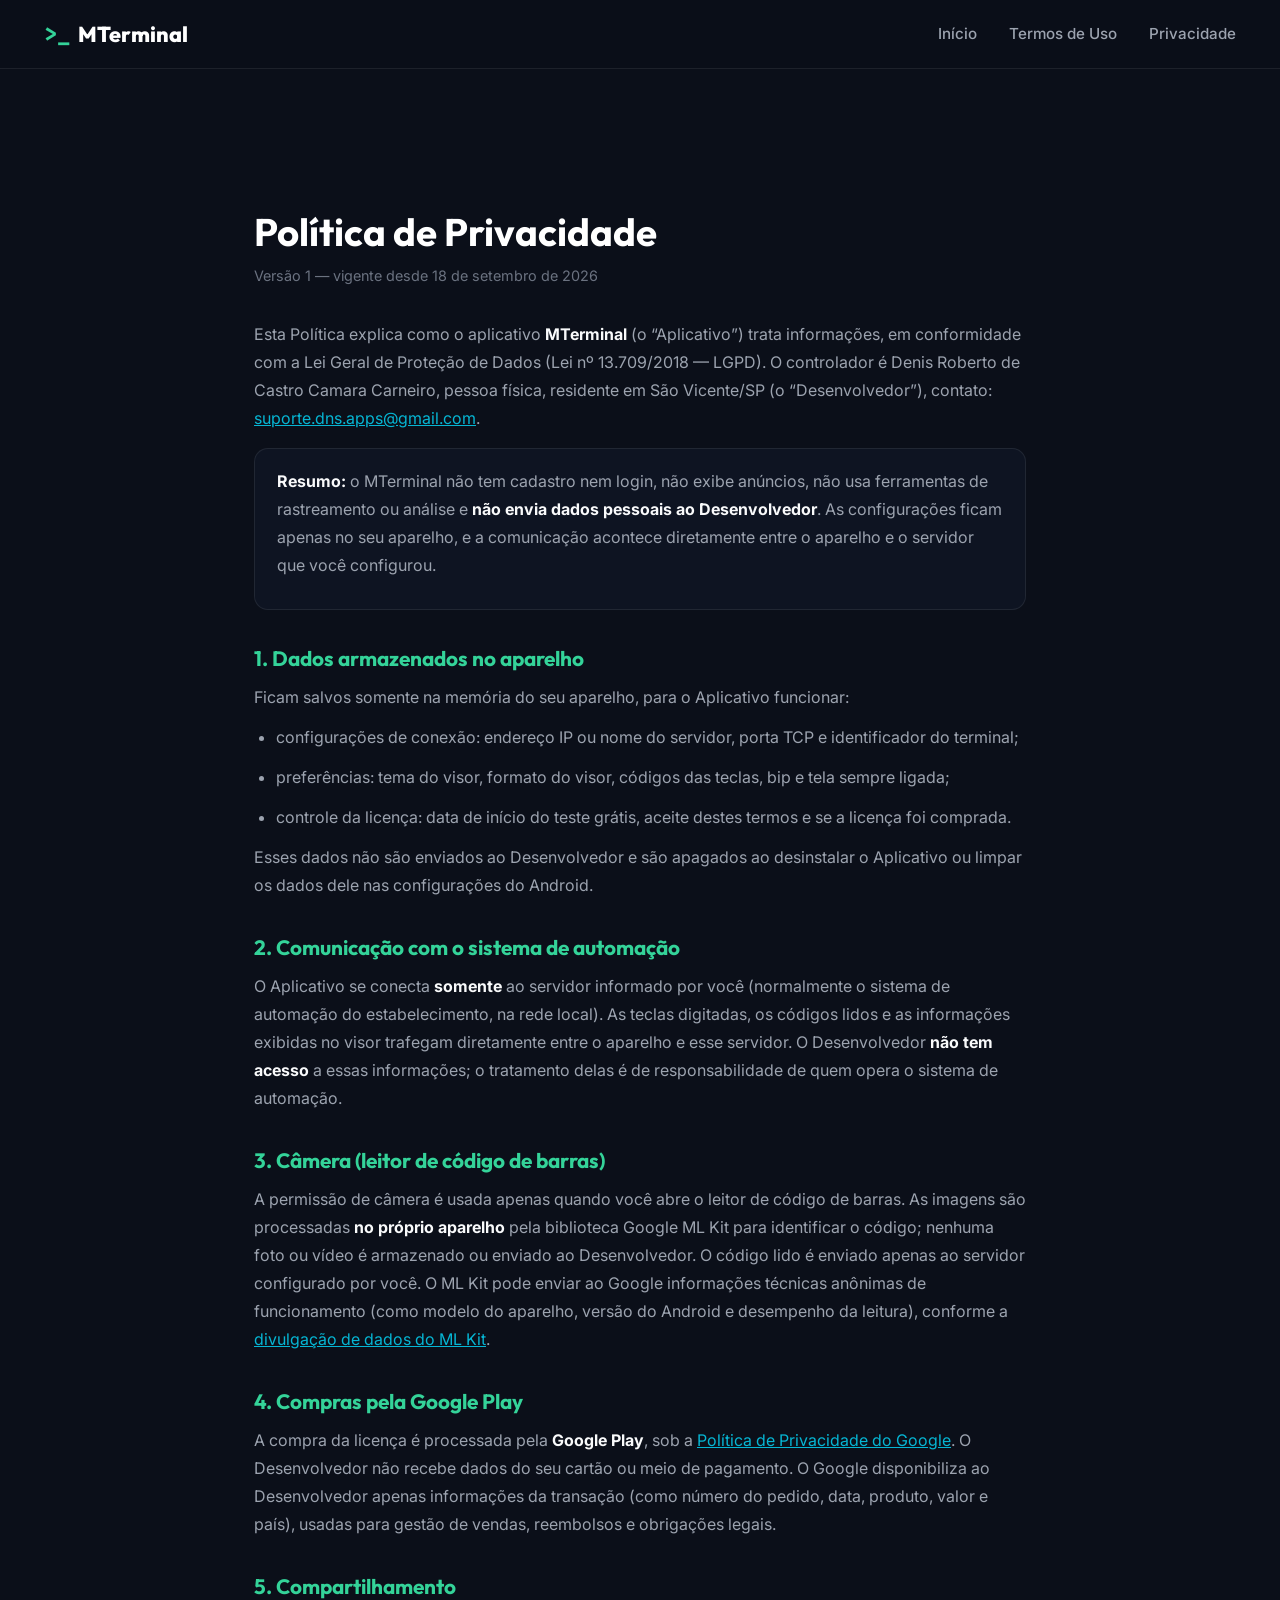
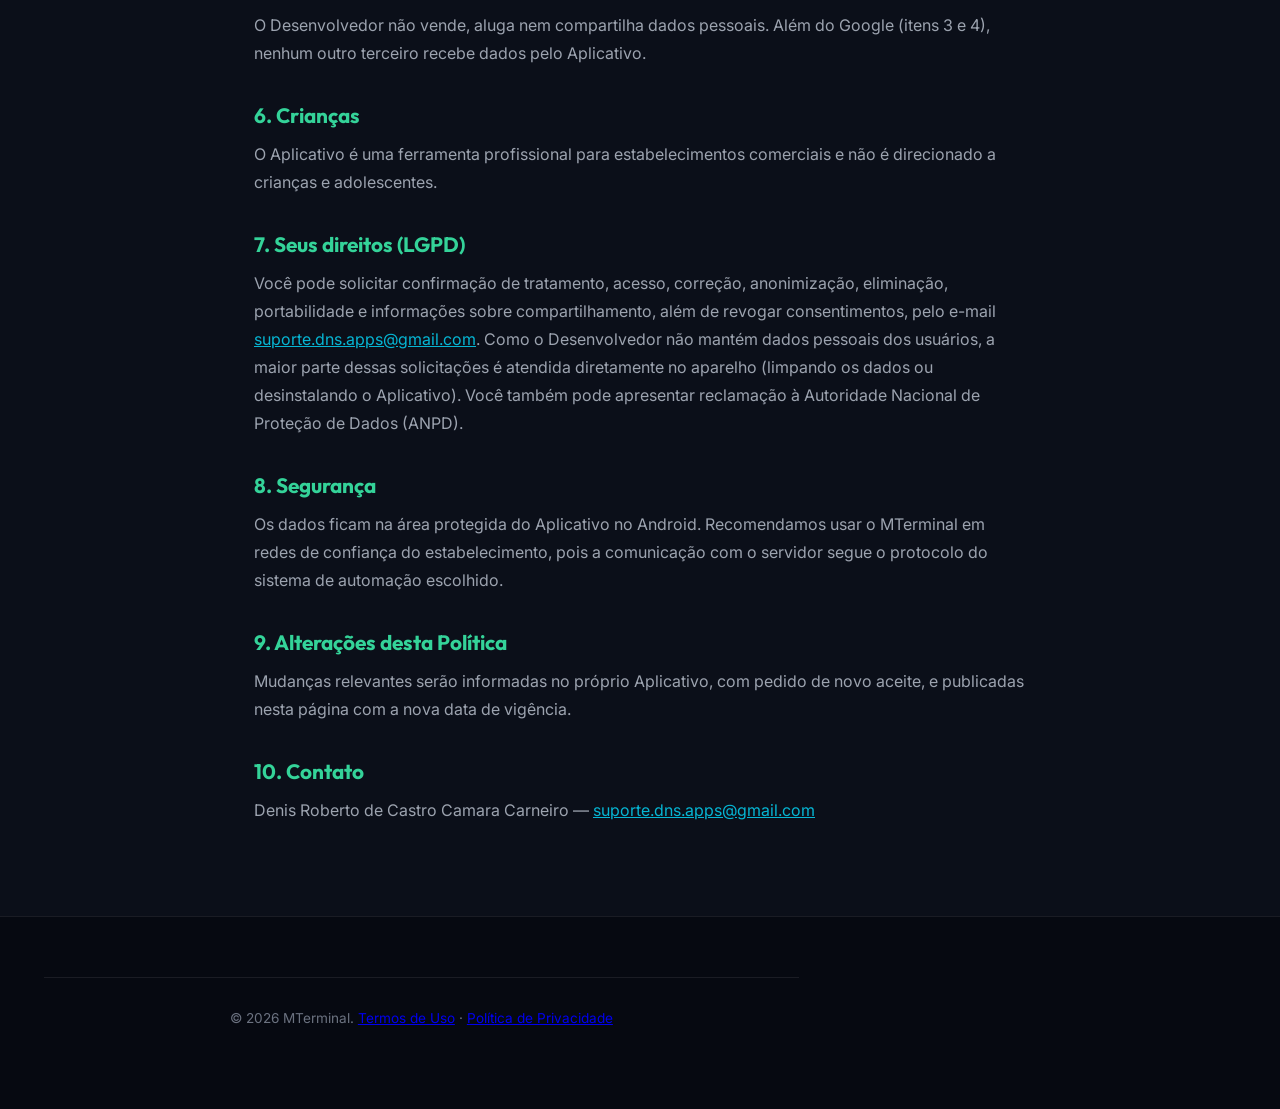
==== privacidade.html @ 6a91f713 "MTerminal site, Terms of Use and Privacy Policy Public pages for the MTerminal Android app (Google P" ====
<!DOCTYPE html>
<html lang="pt-BR">
<head>
    <meta charset="UTF-8">
    <meta name="viewport" content="width=device-width, initial-scale=1.0">
    <title>Política de Privacidade — MTerminal</title>
    <meta name="description" content="Política de Privacidade do aplicativo MTerminal: quais dados são tratados, onde ficam e seus direitos pela LGPD.">
    <link rel="preconnect" href="https://fonts.googleapis.com">
    <link rel="preconnect" href="https://fonts.gstatic.com" crossorigin>
    <link href="https://fonts.googleapis.com/css2?family=Inter:wght@300;400;500;600;700;800&family=Outfit:wght@400;600;700;800&family=Fira+Code:wght@400;600&display=swap" rel="stylesheet">
    <link rel="stylesheet" href="styles.css">
</head>
<body>
    <header class="navbar">
        <div class="container nav-container">
            <a href="index.html" class="brand-logo">
                <span class="logo-icon">>_</span>
                <span class="logo-text">MTerminal</span>
            </a>
            <nav class="nav-links">
                <a href="index.html">Início</a>
                <a href="termos.html">Termos de Uso</a>
                <a href="privacidade.html">Privacidade</a>
            </nav>
        </div>
    </header>

    <main class="legal-page">
        <h1>Política de Privacidade</h1>
        <p class="legal-updated">Versão 1 — vigente desde 18 de setembro de 2026</p>

        <p>Esta Política explica como o aplicativo <strong>MTerminal</strong> (o “Aplicativo”) trata informações, em conformidade
            com a Lei Geral de Proteção de Dados (Lei nº 13.709/2018 — LGPD). O controlador é
            Denis Roberto de Castro Camara Carneiro, pessoa física, residente em São Vicente/SP (o “Desenvolvedor”), contato: <a href="mailto:suporte.dns.apps@gmail.com">suporte.dns.apps@gmail.com</a>.</p>

        <div class="legal-box">
            <p><strong>Resumo:</strong> o MTerminal não tem cadastro nem login, não exibe anúncios, não usa ferramentas de
                rastreamento ou análise e <strong>não envia dados pessoais ao Desenvolvedor</strong>. As configurações ficam
                apenas no seu aparelho, e a comunicação acontece diretamente entre o aparelho e o servidor que você configurou.</p>
        </div>

        <h2>1. Dados armazenados no aparelho</h2>
        <p>Ficam salvos somente na memória do seu aparelho, para o Aplicativo funcionar:</p>
        <ul>
            <li>configurações de conexão: endereço IP ou nome do servidor, porta TCP e identificador do terminal;</li>
            <li>preferências: tema do visor, formato do visor, códigos das teclas, bip e tela sempre ligada;</li>
            <li>controle da licença: data de início do teste grátis, aceite destes termos e se a licença foi comprada.</li>
        </ul>
        <p>Esses dados não são enviados ao Desenvolvedor e são apagados ao desinstalar o Aplicativo ou limpar os dados dele
            nas configurações do Android.</p>

        <h2>2. Comunicação com o sistema de automação</h2>
        <p>O Aplicativo se conecta <strong>somente</strong> ao servidor informado por você (normalmente o sistema de automação
            do estabelecimento, na rede local). As teclas digitadas, os códigos lidos e as informações exibidas no visor trafegam
            diretamente entre o aparelho e esse servidor. O Desenvolvedor <strong>não tem acesso</strong> a essas informações; o
            tratamento delas é de responsabilidade de quem opera o sistema de automação.</p>

        <h2>3. Câmera (leitor de código de barras)</h2>
        <p>A permissão de câmera é usada apenas quando você abre o leitor de código de barras. As imagens são processadas
            <strong>no próprio aparelho</strong> pela biblioteca Google ML Kit para identificar o código; nenhuma foto ou vídeo é
            armazenado ou enviado ao Desenvolvedor. O código lido é enviado apenas ao servidor configurado por você. O ML Kit pode
            enviar ao Google informações técnicas anônimas de funcionamento (como modelo do aparelho, versão do Android e
            desempenho da leitura), conforme a
            <a href="https://developers.google.com/ml-kit/android-data-disclosure" target="_blank" rel="noopener">divulgação de dados do ML Kit</a>.</p>

        <h2>4. Compras pela Google Play</h2>
        <p>A compra da licença é processada pela <strong>Google Play</strong>, sob a
            <a href="https://policies.google.com/privacy?hl=pt-BR" target="_blank" rel="noopener">Política de Privacidade do Google</a>.
            O Desenvolvedor não recebe dados do seu cartão ou meio de pagamento. O Google disponibiliza ao Desenvolvedor apenas
            informações da transação (como número do pedido, data, produto, valor e país), usadas para gestão de vendas,
            reembolsos e obrigações legais.</p>

        <h2>5. Compartilhamento</h2>
        <p>O Desenvolvedor não vende, aluga nem compartilha dados pessoais. Além do Google (itens 3 e 4), nenhum outro terceiro
            recebe dados pelo Aplicativo.</p>

        <h2>6. Crianças</h2>
        <p>O Aplicativo é uma ferramenta profissional para estabelecimentos comerciais e não é direcionado a crianças e
            adolescentes.</p>

        <h2>7. Seus direitos (LGPD)</h2>
        <p>Você pode solicitar confirmação de tratamento, acesso, correção, anonimização, eliminação, portabilidade e
            informações sobre compartilhamento, além de revogar consentimentos, pelo e-mail
            <a href="mailto:suporte.dns.apps@gmail.com">suporte.dns.apps@gmail.com</a>. Como o Desenvolvedor não mantém dados pessoais dos usuários, a
            maior parte dessas solicitações é atendida diretamente no aparelho (limpando os dados ou desinstalando o
            Aplicativo). Você também pode apresentar reclamação à Autoridade Nacional de Proteção de Dados (ANPD).</p>

        <h2>8. Segurança</h2>
        <p>Os dados ficam na área protegida do Aplicativo no Android. Recomendamos usar o MTerminal em redes de confiança do
            estabelecimento, pois a comunicação com o servidor segue o protocolo do sistema de automação escolhido.</p>

        <h2>9. Alterações desta Política</h2>
        <p>Mudanças relevantes serão informadas no próprio Aplicativo, com pedido de novo aceite, e publicadas nesta página com a
            nova data de vigência.</p>

        <h2>10. Contato</h2>
        <p>Denis Roberto de Castro Camara Carneiro — <a href="mailto:suporte.dns.apps@gmail.com">suporte.dns.apps@gmail.com</a></p>
    </main>

    <footer class="footer">
        <div class="container footer-container">
            <div class="footer-copy">
                <p>&copy; 2026 MTerminal. <a href="termos.html">Termos de Uso</a> · <a href="privacidade.html">Política de Privacidade</a></p>
            </div>
        </div>
    </footer>
</body>
</html>
---- styles.css ----
/* ==========================================================================
   MTerminal Commercial Presentation Landing Page Stylesheet (Vanilla CSS)
   ========================================================================== */

:root {
    --bg-dark: #0B0F19;
    --bg-darker: #060911;
    --bg-card: rgba(17, 24, 39, 0.7);
    --border-card: rgba(255, 255, 255, 0.08);
    
    --emerald-500: #10B981;
    --emerald-400: #34D399;
    --emerald-glow: rgba(16, 185, 129, 0.35);
    
    --cyan-500: #06B6D4;
    --cyan-glow: rgba(6, 182, 212, 0.35);

    --amber-500: #F59E0B;
    
    --text-main: #F9FAFB;
    --text-muted: #9CA3AF;
    --text-dim: #6B7280;

    --font-sans: 'Inter', system-ui, -apple-system, sans-serif;
    --font-heading: 'Outfit', 'Inter', sans-serif;
    --font-mono: 'Fira Code', monospace;
}

/* Reset & Base */
* {
    margin: 0;
    padding: 0;
    box-sizing: border-box;
    scroll-behavior: smooth;
}

body {
    background-color: var(--bg-dark);
    color: var(--text-main);
    font-family: var(--font-sans);
    line-height: 1.6;
    overflow-x: hidden;
}

.container {
    max-width: 1240px;
    margin: 0 auto;
    padding: 0 24px;
}

/* Typography & Helpers */
h1, h2, h3, h4 {
    font-family: var(--font-heading);
    font-weight: 700;
    line-height: 1.2;
    color: #FFFFFF;
}

.gradient-text {
    background: linear-gradient(135deg, var(--emerald-400) 0%, var(--cyan-500) 100%);
    -webkit-background-clip: text;
    -webkit-text-fill-color: transparent;
}

.text-center { text-align: center; }

/* Buttons */
.btn {
    display: inline-flex;
    align-items: center;
    justify-content: center;
    gap: 10px;
    padding: 12px 24px;
    border-radius: 12px;
    font-size: 0.95rem;
    font-weight: 600;
    text-decoration: none;
    transition: all 0.3s cubic-bezier(0.4, 0, 0.2, 1);
    cursor: pointer;
    border: 1px solid transparent;
}

.btn-emerald {
    background: linear-gradient(135deg, #10B981 0%, #059669 100%);
    color: #FFFFFF;
    border-color: rgba(52, 211, 153, 0.3);
}

.btn-emerald:hover {
    transform: translateY(-2px);
    box-shadow: 0 10px 25px var(--emerald-glow);
}

.btn-glow {
    box-shadow: 0 4px 20px var(--emerald-glow);
}

.btn-outline {
    background: rgba(255, 255, 255, 0.05);
    color: var(--text-main);
    border-color: rgba(255, 255, 255, 0.15);
}

.btn-outline:hover {
    background: rgba(255, 255, 255, 0.1);
    border-color: rgba(255, 255, 255, 0.3);
    transform: translateY(-2px);
}

.btn-lg {
    padding: 16px 32px;
    font-size: 1.05rem;
    border-radius: 14px;
}

.btn-block {
    width: 100%;
}

/* Glassmorphism Cards */
.glass-card {
    background: var(--bg-card);
    backdrop-filter: blur(16px);
    -webkit-backdrop-filter: blur(16px);
    border: 1px solid var(--border-card);
    border-radius: 20px;
    box-shadow: 0 20px 40px rgba(0, 0, 0, 0.3);
}

/* Ambient Background Glows */
.ambient-glow {
    position: absolute;
    width: 600px;
    height: 600px;
    border-radius: 50%;
    filter: blur(140px);
    opacity: 0.15;
    pointer-events: none;
    z-index: 0;
}

.bg-glow-1 {
    top: -100px;
    left: -100px;
    background: #10B981;
}

.bg-glow-2 {
    top: 400px;
    right: -100px;
    background: #06B6D4;
}

/* Navbar */
.navbar {
    position: sticky;
    top: 0;
    z-index: 100;
    background: rgba(11, 15, 25, 0.85);
    backdrop-filter: blur(12px);
    border-bottom: 1px solid var(--border-card);
    padding: 16px 0;
}

.nav-container {
    display: flex;
    align-items: center;
    justify-content: space-between;
}

.brand-logo {
    display: flex;
    align-items: center;
    gap: 8px;
    text-decoration: none;
}

.logo-icon {
    font-family: var(--font-mono);
    color: var(--emerald-400);
    font-weight: 800;
    font-size: 1.4rem;
}

.logo-text {
    font-family: var(--font-heading);
    font-weight: 800;
    font-size: 1.35rem;
    color: #FFFFFF;
}

.badge-android {
    background: rgba(16, 185, 129, 0.15);
    color: var(--emerald-400);
    border: 1px solid rgba(16, 185, 129, 0.3);
    font-size: 0.75rem;
    padding: 2px 8px;
    border-radius: 6px;
    font-weight: 600;
}

.nav-links {
    display: flex;
    gap: 32px;
}

.nav-links a {
    color: var(--text-muted);
    text-decoration: none;
    font-size: 0.95rem;
    font-weight: 500;
    transition: color 0.2s;
}

.nav-links a:hover {
    color: #FFFFFF;
}

/* Hero Section */
.hero-section {
    padding: 80px 0 100px;
    position: relative;
}

.hero-container {
    display: grid;
    grid-template-columns: 1.1fr 0.9fr;
    gap: 60px;
    align-items: center;
}

.hero-badge {
    display: inline-flex;
    align-items: center;
    gap: 8px;
    background: rgba(16, 185, 129, 0.1);
    border: 1px solid rgba(16, 185, 129, 0.25);
    color: var(--emerald-400);
    padding: 6px 16px;
    border-radius: 30px;
    font-size: 0.85rem;
    font-weight: 600;
    margin-bottom: 24px;
}

.pulse-dot {
    width: 8px;
    height: 8px;
    background-color: var(--emerald-400);
    border-radius: 50%;
    box-shadow: 0 0 10px var(--emerald-400);
    animation: pulse 2s infinite;
}

@keyframes pulse {
    0% { transform: scale(0.95); box-shadow: 0 0 0 0 rgba(52, 211, 153, 0.7); }
    70% { transform: scale(1); box-shadow: 0 0 0 10px rgba(52, 211, 153, 0); }
    100% { transform: scale(0.95); box-shadow: 0 0 0 0 rgba(52, 211, 153, 0); }
}

.hero-title {
    font-size: 3.2rem;
    letter-spacing: -0.02em;
    margin-bottom: 20px;
}

.hero-subtitle {
    font-size: 1.15rem;
    color: var(--text-muted);
    margin-bottom: 36px;
}

.hero-cta-group {
    display: flex;
    gap: 16px;
    margin-bottom: 40px;
}

.hero-trust-row {
    display: flex;
    gap: 24px;
    flex-wrap: wrap;
}

.trust-item {
    display: flex;
    align-items: center;
    gap: 8px;
    font-size: 0.9rem;
    color: var(--text-muted);
}

/* Hero Mockup Frame */
.hero-mockup-wrapper {
    position: relative;
    display: flex;
    justify-content: center;
}

.phone-frame {
    padding: 16px;
    max-width: 340px;
    transform: rotate(2deg);
    transition: transform 0.5s ease;
}

.phone-frame:hover {
    transform: rotate(0deg) scale(1.02);
}

.mockup-img {
    width: 100%;
    border-radius: 12px;
    display: block;
}

.floating-badge {
    position: absolute;
    display: flex;
    align-items: center;
    gap: 12px;
    padding: 12px 18px;
    border-radius: 14px;
    z-index: 10;
    box-shadow: 0 10px 30px rgba(0, 0, 0, 0.4);
}

.floating-badge strong {
    display: block;
    font-size: 0.9rem;
    color: #FFFFFF;
}

.floating-badge small {
    color: var(--text-muted);
    font-size: 0.75rem;
}

.badge-top-right {
    top: 40px;
    right: -20px;
}

.badge-bottom-left {
    bottom: 40px;
    left: -20px;
}

/* Stats Section */
.stats-bar {
    background: rgba(17, 24, 39, 0.4);
    border-y: 1px solid var(--border-card);
    padding: 40px 0;
}

.stats-container {
    display: grid;
    grid-template-columns: repeat(4, 1fr);
    gap: 30px;
    text-align: center;
}

.stat-number {
    font-size: 2.5rem;
    color: var(--emerald-400);
    margin-bottom: 4px;
}

.stat-label {
    color: var(--text-muted);
    font-size: 0.9rem;
}

/* Section Common */
.section-padding {
    padding: 100px 0;
}

.bg-darker {
    background-color: var(--bg-darker);
}

.section-tag {
    color: var(--emerald-400);
    font-size: 0.85rem;
    font-weight: 700;
    letter-spacing: 0.1em;
}

.section-title {
    font-size: 2.4rem;
    margin: 10px 0 16px;
}

.section-desc {
    color: var(--text-muted);
    font-size: 1.1rem;
    max-width: 680px;
    margin: 0 auto 50px;
}

/* Comparison Grid */
.comparison-grid {
    display: grid;
    grid-template-columns: 1fr 1fr;
    gap: 32px;
}

.comparison-card {
    padding: 40px;
    position: relative;
}

.card-badge {
    display: inline-block;
    padding: 4px 12px;
    border-radius: 6px;
    font-size: 0.75rem;
    font-weight: 700;
    margin-bottom: 20px;
}

.badge-red { background: rgba(239, 68, 68, 0.15); color: #EF4444; border: 1px solid rgba(239, 68, 68, 0.3); }
.badge-green { background: rgba(16, 185, 129, 0.15); color: var(--emerald-400); border: 1px solid rgba(16, 185, 129, 0.3); }

.feature-list {
    list-style: none;
    margin-top: 24px;
    display: flex;
    flex-direction: column;
    gap: 16px;
}

.feature-list li {
    display: flex;
    align-items: flex-start;
    gap: 12px;
    font-size: 0.95rem;
    color: var(--text-muted);
}

.cross { color: #EF4444; font-weight: bold; }
.check { color: var(--emerald-400); font-weight: bold; }

.winner-card {
    border-color: rgba(16, 185, 129, 0.4);
    box-shadow: 0 0 30px rgba(16, 185, 129, 0.15);
}

/* Gallery Grid */
.gallery-grid {
    display: grid;
    grid-template-columns: repeat(4, 1fr);
    gap: 24px;
}

.gallery-card {
    overflow: hidden;
    transition: transform 0.3s ease;
}

.gallery-card:hover {
    transform: translateY(-6px);
}

.gallery-img-wrapper {
    padding: 16px 16px 0;
}

.gallery-img-wrapper img {
    width: 100%;
    border-radius: 12px 12px 0 0;
    display: block;
}

.gallery-info {
    padding: 20px;
}

.gallery-info h3 {
    font-size: 1.1rem;
    margin-bottom: 8px;
}

.gallery-info p {
    font-size: 0.85rem;
    color: var(--text-muted);
}

/* Theme Switcher */
.theme-buttons {
    display: flex;
    justify-content: center;
    gap: 16px;
    margin-bottom: 40px;
}

.theme-btn {
    display: flex;
    align-items: center;
    gap: 10px;
    padding: 12px 24px;
    border-radius: 12px;
    background: var(--bg-card);
    border: 1px solid var(--border-card);
    color: var(--text-muted);
    font-size: 0.95rem;
    font-weight: 600;
    cursor: pointer;
    transition: all 0.3s ease;
}

.theme-btn.active, .theme-btn:hover {
    color: #FFFFFF;
    border-color: var(--emerald-400);
    background: rgba(16, 185, 129, 0.1);
}

.theme-dot { width: 12px; height: 12px; border-radius: 50%; }
.green-dot { background-color: #39FF14; box-shadow: 0 0 8px #39FF14; }
.amber-dot { background-color: #FFB000; box-shadow: 0 0 8px #FFB000; }
.blue-dot { background-color: #00E5FF; box-shadow: 0 0 8px #00E5FF; }

.theme-preview-box {
    display: grid;
    grid-template-columns: 320px 1fr;
    gap: 40px;
    padding: 40px;
    align-items: center;
    max-width: 860px;
    margin: 0 auto;
}

.theme-preview-img-container img {
    width: 100%;
    border-radius: 14px;
}

.theme-preview-details h3 {
    font-size: 1.6rem;
    margin-bottom: 12px;
}

.theme-preview-details p {
    color: var(--text-muted);
    margin-bottom: 24px;
}

.theme-specs {
    display: flex;
    flex-direction: column;
    gap: 8px;
    background: rgba(0, 0, 0, 0.3);
    padding: 16px;
    border-radius: 10px;
    font-family: var(--font-mono);
    font-size: 0.85rem;
}

/* Table */
.comp-table {
    width: 100%;
    border-collapse: collapse;
    text-align: left;
}

.comp-table th, .comp-table td {
    padding: 20px 24px;
    border-bottom: 1px solid var(--border-card);
}

.comp-table th {
    background: rgba(0, 0, 0, 0.3);
    color: var(--text-muted);
    font-size: 0.85rem;
    text-transform: uppercase;
    letter-spacing: 0.05em;
}

.badge-status {
    background: rgba(16, 185, 129, 0.15);
    color: var(--emerald-400);
    padding: 4px 10px;
    border-radius: 6px;
    font-size: 0.8rem;
    font-weight: 600;
}

/* Steps Grid */
.steps-grid {
    display: grid;
    grid-template-columns: repeat(3, 1fr);
    gap: 32px;
}

.step-card {
    padding: 40px 30px;
    position: relative;
}

.step-number {
    width: 48px;
    height: 48px;
    background: linear-gradient(135deg, var(--emerald-400), var(--cyan-500));
    color: #000000;
    font-weight: 800;
    font-size: 1.4rem;
    border-radius: 12px;
    display: flex;
    align-items: center;
    justify-content: center;
    margin-bottom: 24px;
}

.step-card h3 {
    font-size: 1.3rem;
    margin-bottom: 12px;
}

.step-card p {
    color: var(--text-muted);
    font-size: 0.95rem;
}

/* Pricing Section */
.pricing-card-wrapper {
    max-width: 480px;
    margin: 0 auto;
}

.pricing-card {
    padding: 48px 40px;
    text-align: center;
    border-color: var(--emerald-400);
    box-shadow: 0 0 50px rgba(16, 185, 129, 0.2);
    position: relative;
}

.pricing-badge {
    position: absolute;
    top: -16px;
    left: 50%;
    transform: translateX(-50%);
    background: linear-gradient(135deg, #10B981, #059669);
    color: #FFFFFF;
    font-size: 0.75rem;
    font-weight: 800;
    padding: 6px 16px;
    border-radius: 20px;
    letter-spacing: 0.05em;
}

.price-box {
    margin: 32px 0;
}

.currency { font-size: 1.8rem; font-weight: 700; color: var(--emerald-400); vertical-align: top; }
.amount { font-size: 4.5rem; font-weight: 800; color: #FFFFFF; line-height: 1; }
.cents { font-size: 1.8rem; font-weight: 700; color: #FFFFFF; vertical-align: top; }
.period { display: block; color: var(--text-muted); font-size: 0.85rem; margin-top: 8px; }

.pricing-features {
    list-style: none;
    text-align: left;
    margin-bottom: 36px;
    display: flex;
    flex-direction: column;
    gap: 14px;
}

.pricing-features li {
    display: flex;
    align-items: center;
    gap: 10px;
    color: var(--text-muted);
    font-size: 0.95rem;
}

/* FAQ Accordion */
.faq-accordion {
    max-width: 800px;
    margin: 0 auto;
    display: flex;
    flex-direction: column;
    gap: 16px;
}

.faq-item {
    padding: 24px;
    cursor: pointer;
}

.faq-question {
    display: flex;
    justify-content: space-between;
    align-items: center;
    font-weight: 600;
    font-size: 1.05rem;
}

.faq-toggle {
    font-size: 1.4rem;
    color: var(--emerald-400);
}

.faq-answer {
    margin-top: 16px;
    color: var(--text-muted);
    font-size: 0.95rem;
    display: none;
}

.faq-item.active .faq-answer {
    display: block;
}

.faq-item.active .faq-toggle {
    transform: rotate(45deg);
}

/* Footer */
.footer {
    border-top: 1px solid var(--border-card);
    padding: 60px 0 40px;
    background: var(--bg-darker);
}

.footer-container {
    display: grid;
    grid-template-columns: 2fr 1fr;
    gap: 60px;
    margin-bottom: 40px;
}

.footer-brand p {
    color: var(--text-dim);
    margin-top: 12px;
    max-width: 400px;
}

.footer-links h4 {
    margin-bottom: 16px;
    font-size: 1rem;
}

.footer-links ul {
    list-style: none;
    display: flex;
    flex-direction: column;
    gap: 10px;
}

.footer-links a {
    color: var(--text-muted);
    text-decoration: none;
    font-size: 0.9rem;
}

.footer-links a:hover {
    color: var(--emerald-400);
}

.footer-copy {
    text-align: center;
    padding-top: 30px;
    border-top: 1px solid var(--border-card);
    color: var(--text-dim);
    font-size: 0.85rem;
}

/* Responsive */
@media (max-width: 992px) {
    .hero-container { grid-template-columns: 1fr; text-align: center; }
    .hero-cta-group { justify-content: center; }
    .hero-trust-row { justify-content: center; }
    .stats-container { grid-template-columns: 1fr 1fr; }
    .comparison-grid { grid-template-columns: 1fr; }
    .gallery-grid { grid-template-columns: 1fr 1fr; }
    .theme-preview-box { grid-template-columns: 1fr; }
    .steps-grid { grid-template-columns: 1fr; }
    .footer-container { grid-template-columns: 1fr; }
}

/* ==========================================================================
   Páginas legais (Termos de Uso e Política de Privacidade)
   ========================================================================== */
.legal-page {
    max-width: 820px;
    margin: 0 auto;
    padding: 140px 24px 80px;
    line-height: 1.75;
}

.legal-page h1 {
    font-family: var(--font-heading);
    font-size: 2.4rem;
    margin-bottom: 8px;
}

.legal-page .legal-updated {
    color: var(--text-dim);
    font-size: 0.9rem;
    margin-bottom: 32px;
}

.legal-page h2 {
    font-family: var(--font-heading);
    font-size: 1.3rem;
    color: var(--emerald-400);
    margin: 36px 0 12px;
}

.legal-page p,
.legal-page li {
    color: var(--text-muted);
    margin-bottom: 12px;
}

.legal-page ul {
    padding-left: 22px;
    margin-bottom: 12px;
}

.legal-page strong {
    color: var(--text-main);
}

.legal-page a {
    color: var(--cyan-500);
}

.legal-page .legal-box {
    background: var(--bg-card);
    border: 1px solid var(--border-card);
    border-radius: 14px;
    padding: 18px 22px;
    margin: 16px 0;
}

.legal-page .price-table {
    width: 100%;
    border-collapse: collapse;
    margin: 12px 0 16px;
}

.legal-page .price-table th,
.legal-page .price-table td {
    border: 1px solid var(--border-card);
    padding: 10px 14px;
    text-align: left;
    color: var(--text-muted);
}

.legal-page .price-table th {
    color: var(--text-main);
    background: rgba(16, 185, 129, 0.08);
}

/* Dado a preencher antes da publicação */
.preencher {
    background: rgba(245, 158, 11, 0.18);
    color: var(--amber-500);
    border-radius: 4px;
    padding: 0 4px;
    font-weight: 600;
}

@media (max-width: 640px) {
    .legal-page { padding-top: 110px; }
    .legal-page h1 { font-size: 1.8rem; }
}
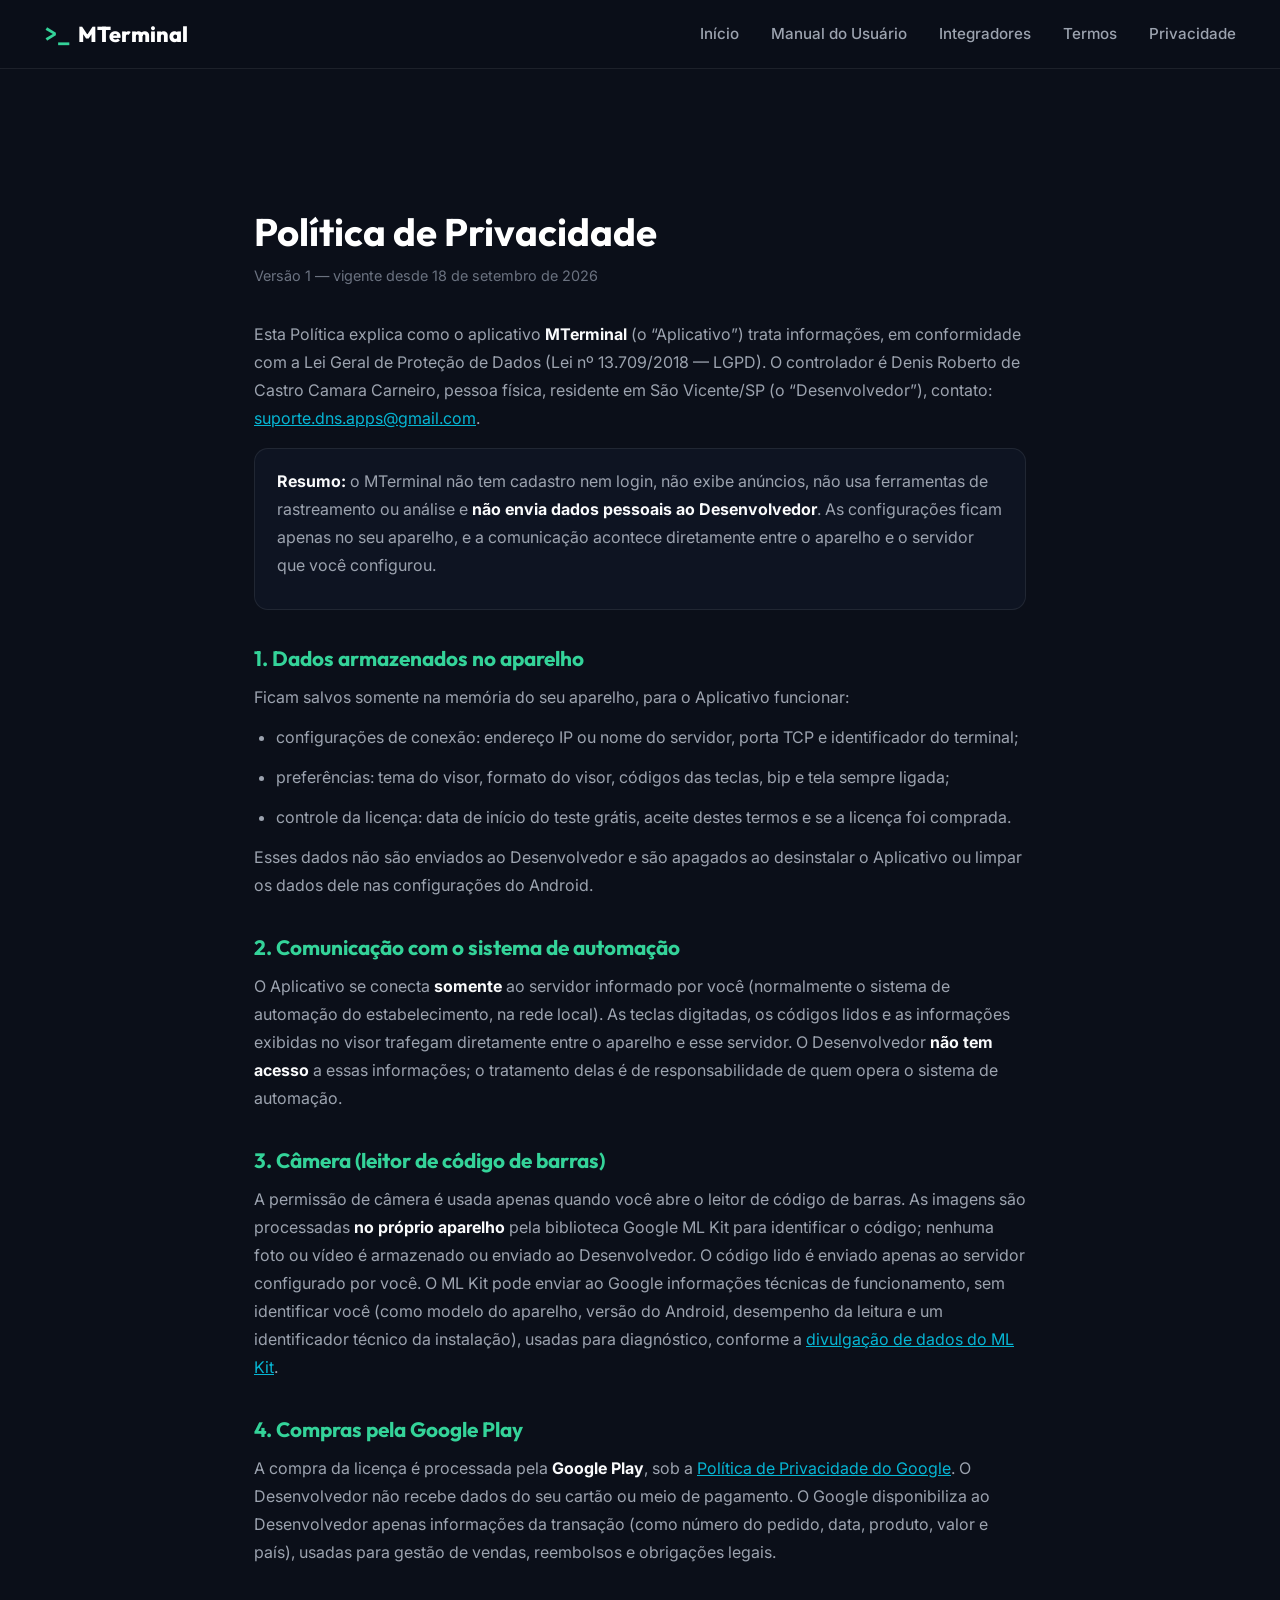
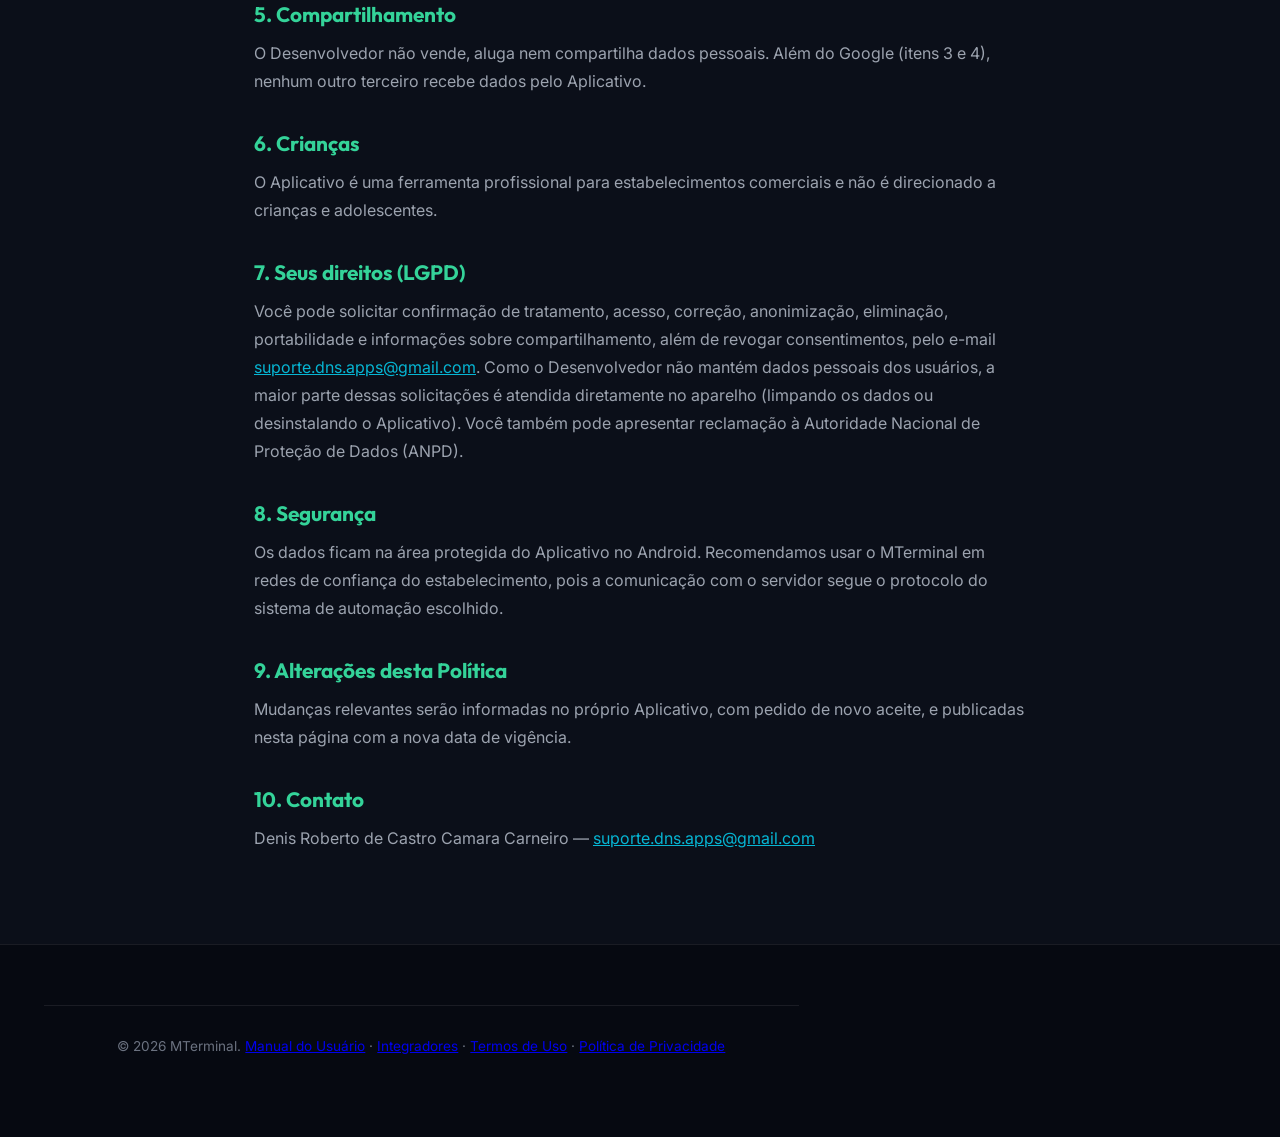
==== commit fe96d4ff: "Add user manual and integration documentation - manual.html: end-user guide (install, first run and " ====
--- a/privacidade.html
+++ b/privacidade.html
@@ -11,17 +11,23 @@
     <link rel="stylesheet" href="styles.css">
 </head>
 <body>
-    <header class="navbar">
+    <header class="navbar has-toggle">
         <div class="container nav-container">
             <a href="index.html" class="brand-logo">
                 <span class="logo-icon">>_</span>
                 <span class="logo-text">MTerminal</span>
             </a>
-            <nav class="nav-links">
+            <nav class="nav-links" id="menu-principal">
                 <a href="index.html">Início</a>
-                <a href="termos.html">Termos de Uso</a>
+                <a href="manual.html">Manual do Usuário</a>
+                <a href="integracao.html">Integradores</a>
+                <a href="termos.html">Termos</a>
                 <a href="privacidade.html">Privacidade</a>
             </nav>
+            <button class="nav-toggle" type="button" aria-label="Abrir menu" aria-expanded="false" aria-controls="menu-principal">
+                <svg class="icon-open" width="22" height="22" viewBox="0 0 24 24" fill="none" stroke="currentColor" stroke-width="2" stroke-linecap="round"><path d="M4 7h16M4 12h16M4 17h16"/></svg>
+                <svg class="icon-close" width="22" height="22" viewBox="0 0 24 24" fill="none" stroke="currentColor" stroke-width="2" stroke-linecap="round"><path d="M6 6l12 12M18 6L6 18"/></svg>
+            </button>
         </div>
     </header>
 
@@ -59,8 +65,8 @@
         <p>A permissão de câmera é usada apenas quando você abre o leitor de código de barras. As imagens são processadas
             <strong>no próprio aparelho</strong> pela biblioteca Google ML Kit para identificar o código; nenhuma foto ou vídeo é
             armazenado ou enviado ao Desenvolvedor. O código lido é enviado apenas ao servidor configurado por você. O ML Kit pode
-            enviar ao Google informações técnicas anônimas de funcionamento (como modelo do aparelho, versão do Android e
-            desempenho da leitura), conforme a
+            enviar ao Google informações técnicas de funcionamento, sem identificar você (como modelo do aparelho, versão do
+            Android, desempenho da leitura e um identificador técnico da instalação), usadas para diagnóstico, conforme a
             <a href="https://developers.google.com/ml-kit/android-data-disclosure" target="_blank" rel="noopener">divulgação de dados do ML Kit</a>.</p>
 
         <h2>4. Compras pela Google Play</h2>
@@ -100,9 +106,10 @@
     <footer class="footer">
         <div class="container footer-container">
             <div class="footer-copy">
-                <p>&copy; 2026 MTerminal. <a href="termos.html">Termos de Uso</a> · <a href="privacidade.html">Política de Privacidade</a></p>
+                <p>&copy; 2026 MTerminal. <a href="manual.html">Manual do Usuário</a> · <a href="integracao.html">Integradores</a> · <a href="termos.html">Termos de Uso</a> · <a href="privacidade.html">Política de Privacidade</a></p>
             </div>
         </div>
     </footer>
+    <script src="script.js"></script>
 </body>
 </html>
--- a/styles.css
+++ b/styles.css
@@ -781,6 +781,184 @@
     .footer-container { grid-template-columns: 1fr; }
 }
 
+/* --------------------------------------------------------------------------
+   Base responsiva (vale para todas as larguras)
+   -------------------------------------------------------------------------- */
+img { max-width: 100%; height: auto; }
+
+/* Selo do Google Play dentro dos botões mantém a altura do atributo HTML */
+.btn img {
+    height: 24px;
+    width: auto;
+    flex-shrink: 0;
+}
+
+/* Itens de grade podem encolher abaixo do tamanho do conteúdo;
+   sem isso textos longos e a tabela alargam a página no celular. */
+.hero-container > *,
+.stats-container > *,
+.comparison-grid > *,
+.gallery-grid > *,
+.theme-preview-box > *,
+.steps-grid > *,
+.footer-container > * {
+    min-width: 0;
+}
+
+.table-responsive {
+    overflow-x: auto;
+    -webkit-overflow-scrolling: touch;
+}
+
+/* Botão do menu (só aparece no celular) */
+.nav-toggle {
+    display: none;
+    align-items: center;
+    justify-content: center;
+    width: 44px;
+    height: 44px;
+    border-radius: 12px;
+    border: 1px solid var(--border-card);
+    background: rgba(255, 255, 255, 0.05);
+    color: #FFFFFF;
+    cursor: pointer;
+}
+
+.nav-toggle .icon-close { display: none; }
+.navbar.nav-open .nav-toggle .icon-open { display: none; }
+.navbar.nav-open .nav-toggle .icon-close { display: block; }
+
+/* --------------------------------------------------------------------------
+   Celular e tablet pequeno
+   -------------------------------------------------------------------------- */
+@media (max-width: 768px) {
+    .container { padding: 0 18px; }
+
+    /* Menu recolhível */
+    .badge-android,
+    .nav-cta { display: none; }
+
+    .navbar.has-toggle .nav-toggle { display: inline-flex; }
+
+    .navbar.has-toggle .nav-links {
+        display: none;
+        position: absolute;
+        top: 100%;
+        left: 0;
+        right: 0;
+        flex-direction: column;
+        gap: 0;
+        padding: 6px 18px 14px;
+        background: rgba(11, 15, 25, 0.97);
+        backdrop-filter: blur(12px);
+        border-bottom: 1px solid var(--border-card);
+        box-shadow: 0 16px 30px rgba(0, 0, 0, 0.4);
+    }
+
+    .navbar.has-toggle.nav-open .nav-links { display: flex; }
+
+    .navbar.has-toggle .nav-links a {
+        padding: 14px 0;
+        font-size: 1.05rem;
+        border-bottom: 1px solid var(--border-card);
+    }
+
+    .navbar.has-toggle .nav-links a:last-child { border-bottom: none; }
+
+    /* Navbar das páginas legais (sem menu recolhível) */
+    .navbar:not(.has-toggle) .nav-links { gap: 14px; }
+    .navbar:not(.has-toggle) .nav-links a { font-size: 0.85rem; }
+
+    /* Brilhos de fundo menores para não estourar a largura */
+    .ambient-glow { width: 320px; height: 320px; filter: blur(100px); }
+    .bg-glow-2 { right: 0; }
+
+    /* Hero */
+    .hero-section { padding: 40px 0 60px; }
+    .hero-container { gap: 40px; }
+    .hero-badge { font-size: 0.78rem; }
+    .hero-title { font-size: 2.15rem; }
+    .hero-subtitle { font-size: 1rem; margin-bottom: 28px; }
+    .hero-cta-group { flex-direction: column; align-items: stretch; }
+    .hero-cta-group .btn { width: 100%; }
+    .phone-frame { max-width: 280px; transform: none; }
+    .floating-badge { padding: 8px 12px; gap: 8px; }
+    .floating-badge strong { font-size: 0.8rem; }
+    .floating-badge small { font-size: 0.7rem; }
+    .badge-top-right { top: 16px; right: 0; }
+    .badge-bottom-left { bottom: 16px; left: 0; }
+
+    /* Estatísticas */
+    .stats-bar { padding: 28px 0; }
+    .stats-container { gap: 20px; }
+    .stat-number { font-size: 2rem; }
+    .stat-label { font-size: 0.82rem; }
+
+    /* Seções */
+    .section-padding { padding: 64px 0; }
+    .section-title { font-size: 1.75rem; }
+    .section-desc { font-size: 1rem; margin-bottom: 36px; }
+
+    /* Comparativo: marcador + texto em fluxo normal, sem colunas espremidas */
+    .comparison-card { padding: 26px 20px; }
+    .feature-list li,
+    .pricing-features li {
+        display: block;
+        position: relative;
+        padding-left: 24px;
+    }
+    .feature-list li > .cross,
+    .feature-list li > .check,
+    .pricing-features li > .check {
+        position: absolute;
+        left: 0;
+        top: 0;
+    }
+
+    /* Galeria: uma coluna com imagem centralizada */
+    .gallery-grid { grid-template-columns: 1fr; gap: 20px; }
+    .gallery-img-wrapper { max-width: 300px; margin: 0 auto; }
+
+    /* Temas */
+    .theme-buttons { flex-direction: column; align-items: stretch; gap: 10px; }
+    .theme-btn { justify-content: center; }
+    .theme-preview-box { padding: 22px; gap: 24px; }
+    .theme-preview-img-container { max-width: 280px; margin: 0 auto; }
+    .theme-preview-details h3 { font-size: 1.3rem; }
+    .theme-specs { font-size: 0.78rem; }
+
+    /* Tabela: rola na horizontal dentro do card */
+    .comp-table { min-width: 620px; }
+    .comp-table th, .comp-table td { padding: 14px 16px; font-size: 0.88rem; }
+
+    /* Passo a passo */
+    .step-card { padding: 28px 22px; }
+
+    /* Preço */
+    .pricing-card { padding: 44px 22px 32px; }
+    .pricing-badge { white-space: nowrap; font-size: 0.68rem; padding: 6px 14px; }
+    .amount { font-size: 3.6rem; }
+    .pricing-features li { font-size: 0.9rem; }
+    .pricing-card .btn-lg { gap: 12px; padding: 14px 18px; }
+
+    /* FAQ */
+    .faq-item { padding: 18px; }
+    .faq-question { font-size: 0.98rem; gap: 12px; }
+
+    /* Rodapé */
+    .footer { padding: 44px 0 28px; }
+    .footer-container { gap: 32px; }
+}
+
+@media (max-width: 480px) {
+    .hero-title { font-size: 1.85rem; }
+    .section-title { font-size: 1.5rem; }
+    .stats-container { grid-template-columns: 1fr 1fr; gap: 16px; }
+    .stat-number { font-size: 1.7rem; }
+    .amount { font-size: 3.1rem; }
+    .btn-lg { padding: 14px 20px; font-size: 1rem; }
+}
+
 /* ==========================================================================
    Páginas legais (Termos de Uso e Política de Privacidade)
    ========================================================================== */
@@ -869,3 +1047,312 @@
     .legal-page { padding-top: 110px; }
     .legal-page h1 { font-size: 1.8rem; }
 }
+
+/* ==========================================================================
+   Páginas de documentação (Manual do Usuário e Integração Técnica)
+   ========================================================================== */
+.doc-page {
+    max-width: 920px;
+    margin: 0 auto;
+    padding: 60px 24px 80px;
+    line-height: 1.75;
+}
+
+.doc-hero {
+    text-align: center;
+    margin-bottom: 40px;
+}
+
+.doc-hero h1 {
+    font-size: 2.6rem;
+    margin: 10px 0 12px;
+}
+
+.doc-hero p {
+    color: var(--text-muted);
+    font-size: 1.1rem;
+    max-width: 680px;
+    margin: 0 auto;
+}
+
+.doc-toc {
+    display: grid;
+    grid-template-columns: repeat(auto-fill, minmax(230px, 1fr));
+    gap: 10px;
+    padding: 22px;
+    margin-bottom: 48px;
+}
+
+.doc-toc a {
+    color: var(--text-muted);
+    text-decoration: none;
+    font-size: 0.93rem;
+    padding: 6px 10px;
+    border-radius: 8px;
+    transition: all 0.2s;
+}
+
+.doc-toc a:hover {
+    color: #FFFFFF;
+    background: rgba(16, 185, 129, 0.1);
+}
+
+.doc-page h2 {
+    font-size: 1.7rem;
+    margin: 64px 0 16px;
+    padding-top: 10px;
+    scroll-margin-top: 90px;
+}
+
+.doc-page h2 .num {
+    color: var(--emerald-400);
+    margin-right: 8px;
+}
+
+.doc-page h3 {
+    font-size: 1.2rem;
+    margin: 32px 0 10px;
+    scroll-margin-top: 90px;
+}
+
+.doc-page p,
+.doc-page li {
+    color: var(--text-muted);
+}
+
+.doc-page p { margin-bottom: 14px; }
+
+.doc-page ul,
+.doc-page ol {
+    padding-left: 22px;
+    margin-bottom: 16px;
+}
+
+.doc-page li { margin-bottom: 8px; }
+
+.doc-page strong { color: var(--text-main); }
+
+.doc-page a { color: var(--cyan-500); }
+
+.doc-page code {
+    font-family: var(--font-mono);
+    font-size: 0.86em;
+    background: rgba(255, 255, 255, 0.07);
+    border: 1px solid var(--border-card);
+    border-radius: 6px;
+    padding: 1px 6px;
+    color: var(--emerald-400);
+    white-space: nowrap;
+}
+
+.doc-page pre {
+    background: #05080F;
+    border: 1px solid var(--border-card);
+    border-radius: 12px;
+    padding: 18px 20px;
+    overflow-x: auto;
+    margin: 12px 0 20px;
+    line-height: 1.6;
+}
+
+.doc-page pre code {
+    background: none;
+    border: none;
+    padding: 0;
+    color: #D1FAE5;
+    white-space: pre;
+    font-size: 0.85rem;
+}
+
+/* Figura com print da tela + texto ao lado */
+.doc-figure-row {
+    display: grid;
+    grid-template-columns: 280px 1fr;
+    gap: 36px;
+    align-items: start;
+    margin: 20px 0 28px;
+}
+
+.doc-figure-row > * { min-width: 0; }
+
+.doc-figure {
+    margin: 0;
+    text-align: center;
+}
+
+.doc-figure img {
+    width: 100%;
+    max-width: 300px;
+    border-radius: 18px;
+    display: block;
+    margin: 0 auto;
+}
+
+.doc-figure figcaption {
+    color: var(--text-dim);
+    font-size: 0.82rem;
+    margin-top: 10px;
+}
+
+.doc-figure-wide img { max-width: 420px; }
+
+.doc-gallery {
+    display: grid;
+    grid-template-columns: repeat(3, 1fr);
+    gap: 22px;
+    margin: 20px 0 28px;
+}
+
+.doc-gallery > * { min-width: 0; }
+
+/* Passos numerados */
+.doc-steps {
+    list-style: none;
+    padding-left: 0 !important;
+    counter-reset: step;
+}
+
+.doc-steps > li {
+    counter-increment: step;
+    position: relative;
+    padding-left: 48px;
+    margin-bottom: 18px;
+}
+
+.doc-steps > li::before {
+    content: counter(step);
+    position: absolute;
+    left: 0;
+    top: 0;
+    width: 32px;
+    height: 32px;
+    border-radius: 10px;
+    background: linear-gradient(135deg, var(--emerald-400), var(--cyan-500));
+    color: #000000;
+    font-weight: 800;
+    display: flex;
+    align-items: center;
+    justify-content: center;
+}
+
+/* Avisos */
+.callout {
+    border-radius: 14px;
+    padding: 16px 20px;
+    margin: 18px 0 22px;
+    border: 1px solid;
+}
+
+.callout p:last-child,
+.callout ul:last-child { margin-bottom: 0; }
+
+.callout-title {
+    display: block;
+    font-weight: 700;
+    margin-bottom: 6px;
+}
+
+.callout-info { background: rgba(6, 182, 212, 0.08); border-color: rgba(6, 182, 212, 0.35); }
+.callout-info .callout-title { color: var(--cyan-500); }
+.callout-tip { background: rgba(16, 185, 129, 0.08); border-color: rgba(16, 185, 129, 0.35); }
+.callout-tip .callout-title { color: var(--emerald-400); }
+.callout-warn { background: rgba(245, 158, 11, 0.08); border-color: rgba(245, 158, 11, 0.4); }
+.callout-warn .callout-title { color: var(--amber-500); }
+
+/* Tabelas */
+.doc-table-wrap {
+    overflow-x: auto;
+    -webkit-overflow-scrolling: touch;
+    margin: 12px 0 22px;
+    border: 1px solid var(--border-card);
+    border-radius: 12px;
+}
+
+.doc-table {
+    width: 100%;
+    border-collapse: collapse;
+    font-size: 0.9rem;
+}
+
+.doc-table th,
+.doc-table td {
+    padding: 11px 14px;
+    text-align: left;
+    border-bottom: 1px solid var(--border-card);
+    color: var(--text-muted);
+    vertical-align: top;
+}
+
+.doc-table th {
+    color: var(--text-main);
+    background: rgba(16, 185, 129, 0.08);
+    font-size: 0.82rem;
+    text-transform: uppercase;
+    letter-spacing: 0.04em;
+}
+
+.doc-table tr:last-child td { border-bottom: none; }
+
+/* Cartões de documentação na página inicial */
+.docs-grid {
+    display: grid;
+    grid-template-columns: 1fr 1fr;
+    gap: 28px;
+    max-width: 960px;
+    margin: 0 auto;
+}
+
+.docs-grid > * { min-width: 0; }
+
+.doc-card {
+    padding: 34px;
+    text-decoration: none;
+    display: flex;
+    flex-direction: column;
+    gap: 12px;
+    transition: transform 0.3s ease, border-color 0.3s ease;
+}
+
+.doc-card:hover {
+    transform: translateY(-4px);
+    border-color: rgba(16, 185, 129, 0.45);
+}
+
+.doc-card .doc-card-icon {
+    font-size: 2rem;
+}
+
+.doc-card h3 { font-size: 1.35rem; }
+
+.doc-card p {
+    color: var(--text-muted);
+    font-size: 0.95rem;
+}
+
+.doc-card .doc-card-link {
+    color: var(--emerald-400);
+    font-weight: 600;
+    margin-top: auto;
+}
+
+@media (max-width: 768px) {
+    .doc-page { padding: 36px 18px 60px; }
+    .doc-hero h1 { font-size: 1.9rem; }
+    .doc-hero p { font-size: 1rem; }
+    .doc-toc { grid-template-columns: 1fr; padding: 14px; margin-bottom: 32px; }
+    .doc-page h2 { font-size: 1.4rem; margin-top: 48px; }
+    .doc-figure-row { grid-template-columns: 1fr; gap: 18px; }
+    .doc-figure img { max-width: 260px; }
+    .doc-gallery { grid-template-columns: 1fr; }
+    .docs-grid { grid-template-columns: 1fr; }
+    .doc-card { padding: 24px; }
+    .doc-page code { white-space: normal; word-break: break-word; }
+}
+
+/* Menu com mais itens: compacta em telas médias antes de virar menu recolhível */
+@media (max-width: 1180px) and (min-width: 769px) {
+    .nav-links { gap: 18px; }
+    .nav-links a { font-size: 0.86rem; }
+    .badge-android,
+    .nav-cta { display: none; }
+}
